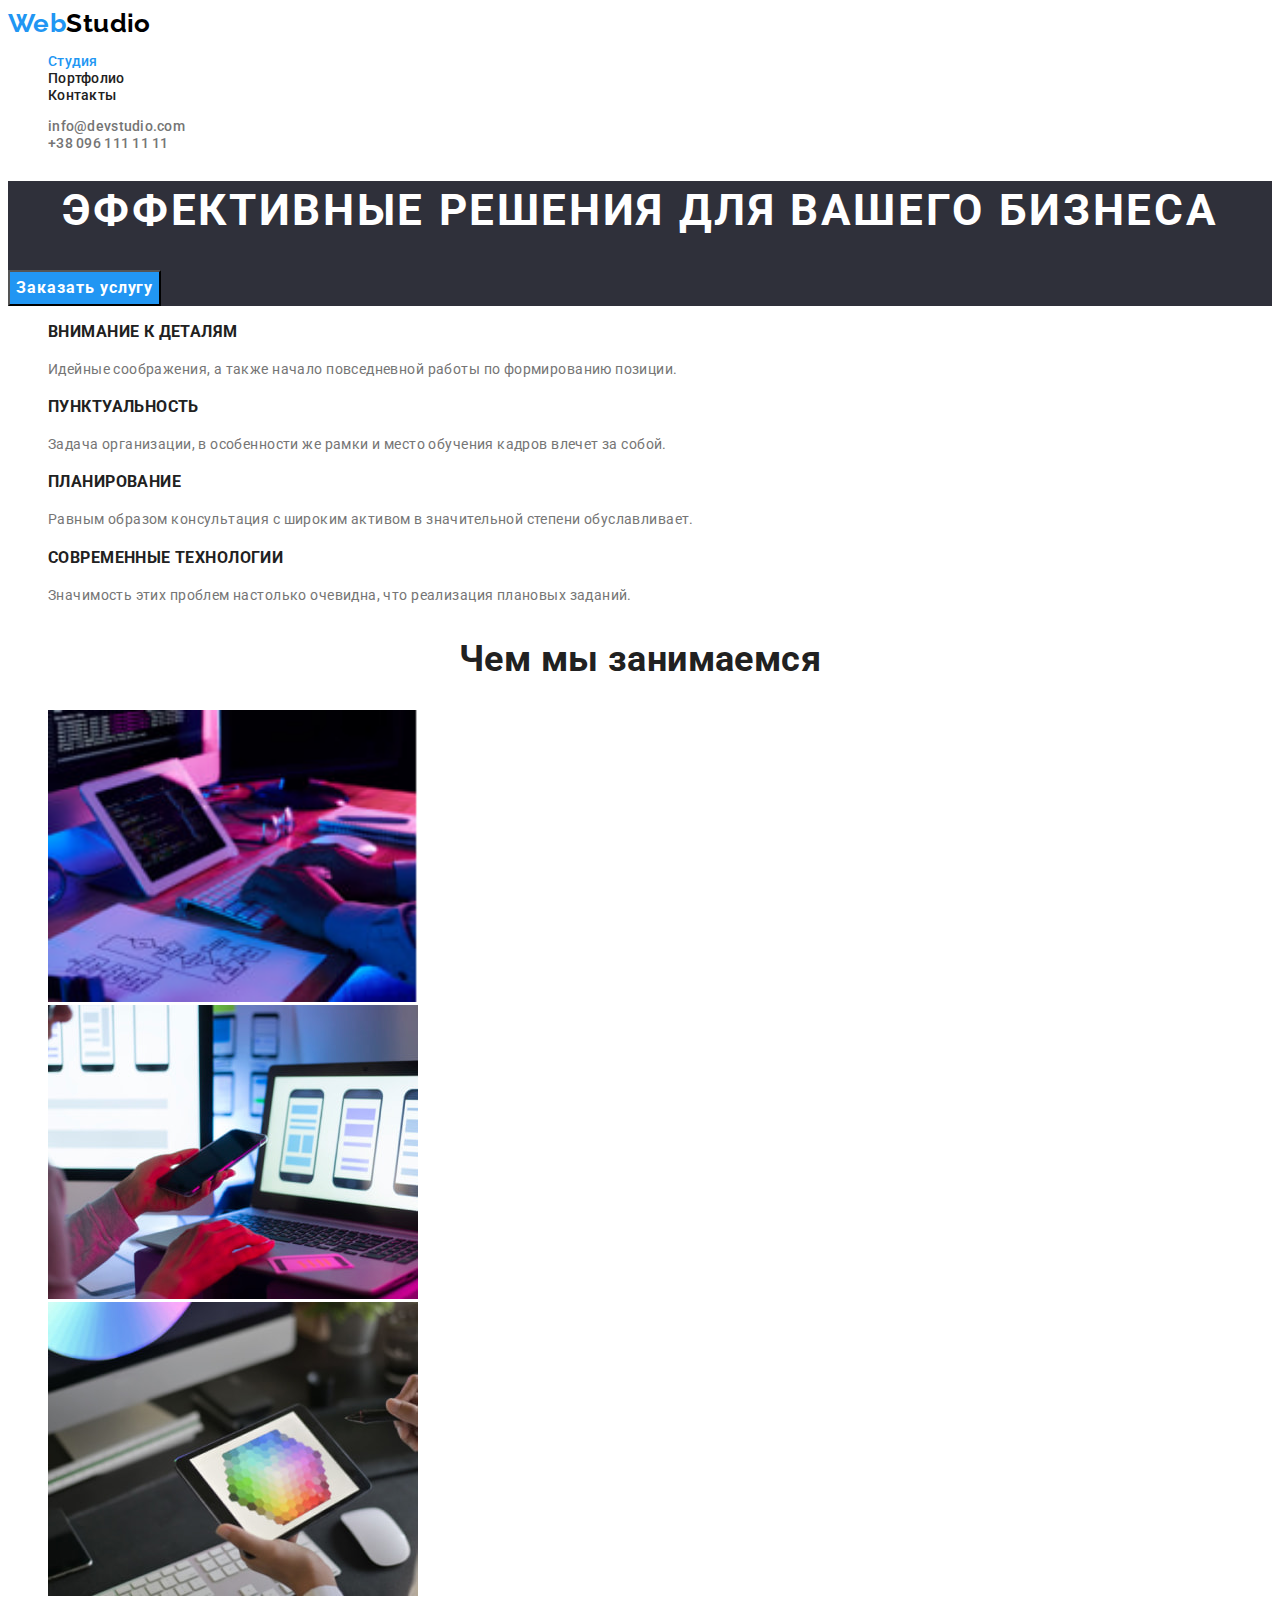
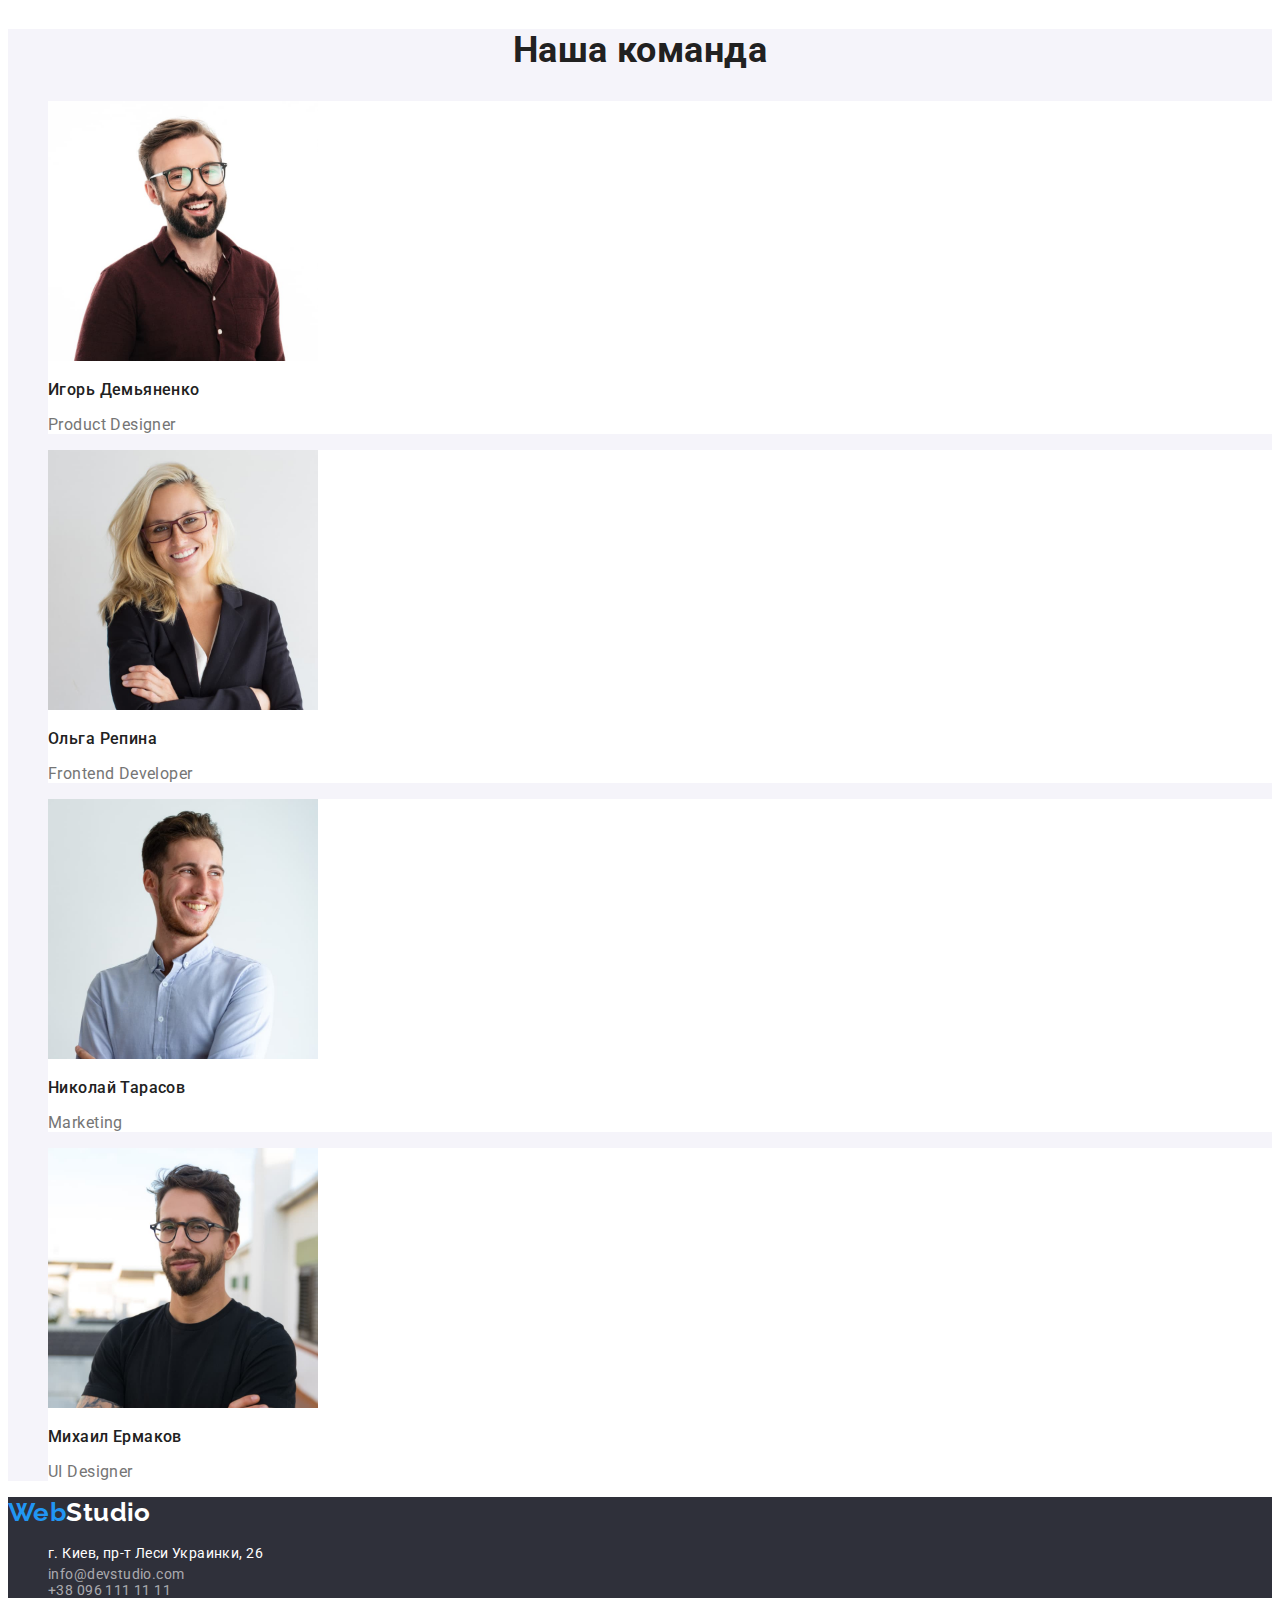
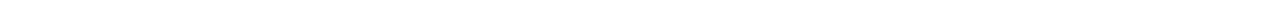
==== index.html @ 53e7a14e "добавляет файлы репо2" ====
<!DOCTYPE html>
<html lang="ru">

<head>
    <meta charset="UTF-8">
    <meta http-equiv="X-UA-Compatible" content="IE=edge">
    <meta name="viewport" content="width=device-width, initial-scale=1.0">
    <title>Студия</title>
    <link href="https://fonts.googleapis.com/css2?family=Raleway:wght@700&family=Roboto:wght@400;500;700;900&display=swap"
        rel="stylesheet">
    <link rel="stylesheet" href="./css/styles.css">
</head>

<body>
    <header class="page-header">
        <nav>
            <a href="./index.html" lang="en" class="logo"><span class="blue-text">Web</span>Studio</a>
            <ul class="site-nav list">
                <li><a href="./index.html" class="site-nav-link current">Студия</a></li>
                <li><a href="./portfolio.html" class="site-nav-link">Портфолио</a></li>
                <li><a href="#Contacts" class="site-nav-link">Контакты</a></li>
            </ul>
        </nav>
        <ul class="contacts list">
            <li><a href="mailto:info@devstudio.com" class="contacts-link">info@devstudio.com</a></li>
            <li><a href="tel:+380961111111" class="contacts-link">+38 096 111 11 11</a></li>
        </ul>
    </header>
    <main>
        <!--шапка-->
        <section class="hero">
            <h1 class="hero-title">Эффективные решения для вашего бизнеса</h1>
            <button type="button" class="primary-button">Заказать услугу</button>
        </section>
        <!--особенности-->
        <section class="section">
            <ul class="list">
                <li>
                    <h3 class="feature-title">Внимание к деталям</h3>
                    <p class="feature-text">Идейные соображения, а также начало повседневной работы по формированию позиции.</p>
                </li>
                <li>
                    <h3 class="feature-title">Пунктуальность</h3>
                    <p class="feature-text">Задача организации, в особенности же рамки и место обучения кадров влечет за собой.</p>
                </li>
                <li>
                    <h3 class="feature-title">Планирование</h3>
                    <p class="feature-text">Равным образом консультация с широким активом в значительной степени обуславливает.</p>
                </li>
                <li>
                    <h3 class="feature-title">Современные технологии</h3>
                    <p class="feature-text">Значимость этих проблем настолько очевидна, что реализация плановых заданий.</p>
                </li>
            </ul>

        </section>
        <!--чем мы занимаемся-->
        <section class="section">
            <h2 class="section-title">Чем мы занимаемся</h2>
            <ul class="list">
                <li><img src="./images/box1.jpg" alt="разработка десктопных приложений" width="370"></li>
                <li><img src="./images/box2.jpg" alt="разработка мобильных приложений" width="370"></li>
                <li><img src="./images/box3.jpg" alt="дизайнерские решения" width="370"></li>
            </ul>
        </section>
        <!--наша команда-->
        <section class="section team">
            <h2 class="section-title">Наша команда</h2>
            <ul class="list">
                <li class="member-card">
                    <img src="./images/igor-demyanenko.jpg" alt="фото Игоря Демьяненко" width="270">
                    <h3 class="member-name">Игорь Демьяненко</h3>
                    <p lang="en" class="member-profession">Product Designer</p>
                </li>
                <li class="member-card">
                    <img src="./images/olha-repina.jpg" alt="фото Ольги Репиной" width="270">
                    <h3 class="member-name">Ольга Репина</h3>
                    <p lang="en" class="member-profession">Frontend Developer</p>
                </li>
                <li class="member-card">
                    <img src="./images/nikolay-tarasov.jpg" alt="фото Николая Тарасова" width="270">
                    <h3 class="member-name">Николай Тарасов</h3>
                    <p lang="en" class="member-profession">Marketing</p>
                </li>
                <li class="member-card">
                    <img src="./images/mihail-ermakov.jpg" alt="фото Михаила Ермакова" width="270">
                    <h3 class="member-name">Михаил Ермаков</h3>
                    <p lang="en" class="member-profession">UI Designer</p>
                </li>
            </ul>
        </section>

    </main>
    <footer class="footer">
        <!--контакты-->
        <a href="./index.html" lang="en" class="logo"><span class="blue-text">Web</span>Studio</a>

        <address id="Contacts">
            <ul class="address list">
                <li><a href="https://goo.gl/maps/b3q8vhkXb4Vkdcpe6" class="address-link">г. Киев, пр-т Леси Украинки, 26</a></li>
                <li><a href="mailto:info@devstudio.com" class="footer-link">info@devstudio.com</a></li>
                <li><a href="tel:+380961111111" class="footer-link">+38 096 111 11 11</a></li>
            </ul>
        </address>
    </footer>

</body>

</html>
---- css/styles.css ----
:root {
  --primary-text-color: #757575;
  --title-text-color: #212121;
  --black-text-color: #000000;
  --white-text-color: #ffffff;
  --contacts-footer-color: rgba(255, 255, 255, 0.6);
  --accent-color: #2196f3;
  --primary-bg-color: #ffffff;
  --secondary-bg-color: #f5f4fa;
  --footer-hero-bg-color: #2f303a;
  --focus-hover-color: #188ce8;
}

body {
  background-color: var(--primary-bg-color);
  color: var(--primary-text-color);
  font-size: 14px;
  font-weight: 400;
  font-family: Roboto, Arial, sans-serif;
  letter-spacing: 0.03em;
}

.list {
  list-style: none;
}

.link {
  text-decoration: none;
}

/* logo */
.logo {
  color: var(--black-text-color);

  font-family: Raleway, sans-serif;
  font-weight: 700;
  font-size: 26px;
  line-height: 1.19;
  text-decoration: none;
}

.logo:focus,
.logo:hover {
  color: var(--accent-color);
}
.blue-text {
  color: var(--accent-color);
}

/* site-nav */
.site-nav-link {
  color: var(--title-text-color);

  text-decoration: none;
  font-weight: 500;
  line-height: 1.14;
  letter-spacing: 0.02em;
}

.site-nav-link:hover,
.site-nav-link:focus {
  color: var(--accent-color);
}

.site-nav .current {
  color: var(--accent-color);
}

/* contacts */
.contacts-link {
  color: var(--primary-text-color);

  text-decoration: none;
  font-weight: 500;
  line-height: 1.14;
  letter-spacing: 0.02em;
}

.contacts-link:hover,
.contacts-link:focus {
  color: var(--accent-color);
}

/* hero */
.hero {
  background-color: var(--footer-hero-bg-color);
}
.hero-title {
  color: var(--white-text-color);

  font-size: 44px;
  line-height: 1.36;
  text-align: center;
  letter-spacing: 0.06em;
  text-transform: uppercase;
}

/* button */
.primary-button {
  color: var(--white-text-color);
  background-color: var(--accent-color);

  font-family: inherit;
  font-weight: 700;
  font-size: 16px;
  line-height: 1.87;
  letter-spacing: 0.06em;
}

.primary-button:hover,
.primary-button:focus {
  background-color: var(--focus-hover-color);
}

.secondary-button {
  color: var(--title-text-color);
  background-color: var(--secondary-bg-color);

  font-family: inherit;
  font-weight: 500;
  font-size: 16px;
  line-height: 1.62;
  letter-spacing: inherit;
}

.secondary-button:hover,
.secondary-button:focus {
  color: var(--white-text-color);
  background-color: var(--accent-color);
}

/* sections */
.section-title-hidden {
  display: none;
}

.feature-title {
  color: var(--title-text-color);

  font-weight: 700;
  line-height: 1.14;
  text-transform: uppercase;
}

.feature-text {
  line-height: 1.71;
}

.section-title {
  color: var(--title-text-color);
  font-weight: 700;
  font-size: 36px;
  line-height: 1.17;
  text-align: center;
}

/* team */
.team {
  background-color: var(--secondary-bg-color);
}

.member-card {
  background-color: var(--primary-bg-color);
}
.member-name {
  color: var(--title-text-color);
  font-weight: 500;
  font-size: 16px;
  line-height: 1.19;
}

.member-profession {
  font-size: 16px;
  line-height: 1.19;
}

/* portfolio */

.portfolio .portfolio-title {
  color: var(--title-text-color);

  font-weight: 700;
  font-size: 18px;
  line-height: 2;
  letter-spacing: 0.06em;
}

.portfolio .portfolio-text {
  color: var(--primary-text-color);
  font-size: 16px;
  line-height: 1.87;
}

/* .portfolio:hover,
.portfolio:focus {
  background-color: var(--accent-color);
} */

/* footer */
.footer {
  background-color: var(--footer-hero-bg-color);
}

.footer .logo {
  color: var(--white-text-color);
}

.footer .logo:focus,
.footer .logo:hover {
  color: var(--accent-color);
}

.address-link {
  font-style: normal;
  text-decoration: none;
  line-height: 1.71;
  color: var(--white-text-color);
}

.address-link:hover,
.address-link:focus,
.footer-link:hover,
.footer-link:focus {
  color: var(--accent-color);
}

.footer-link {
  font-style: normal;
  text-decoration: none;
  color: var(--contacts-footer-color);
}
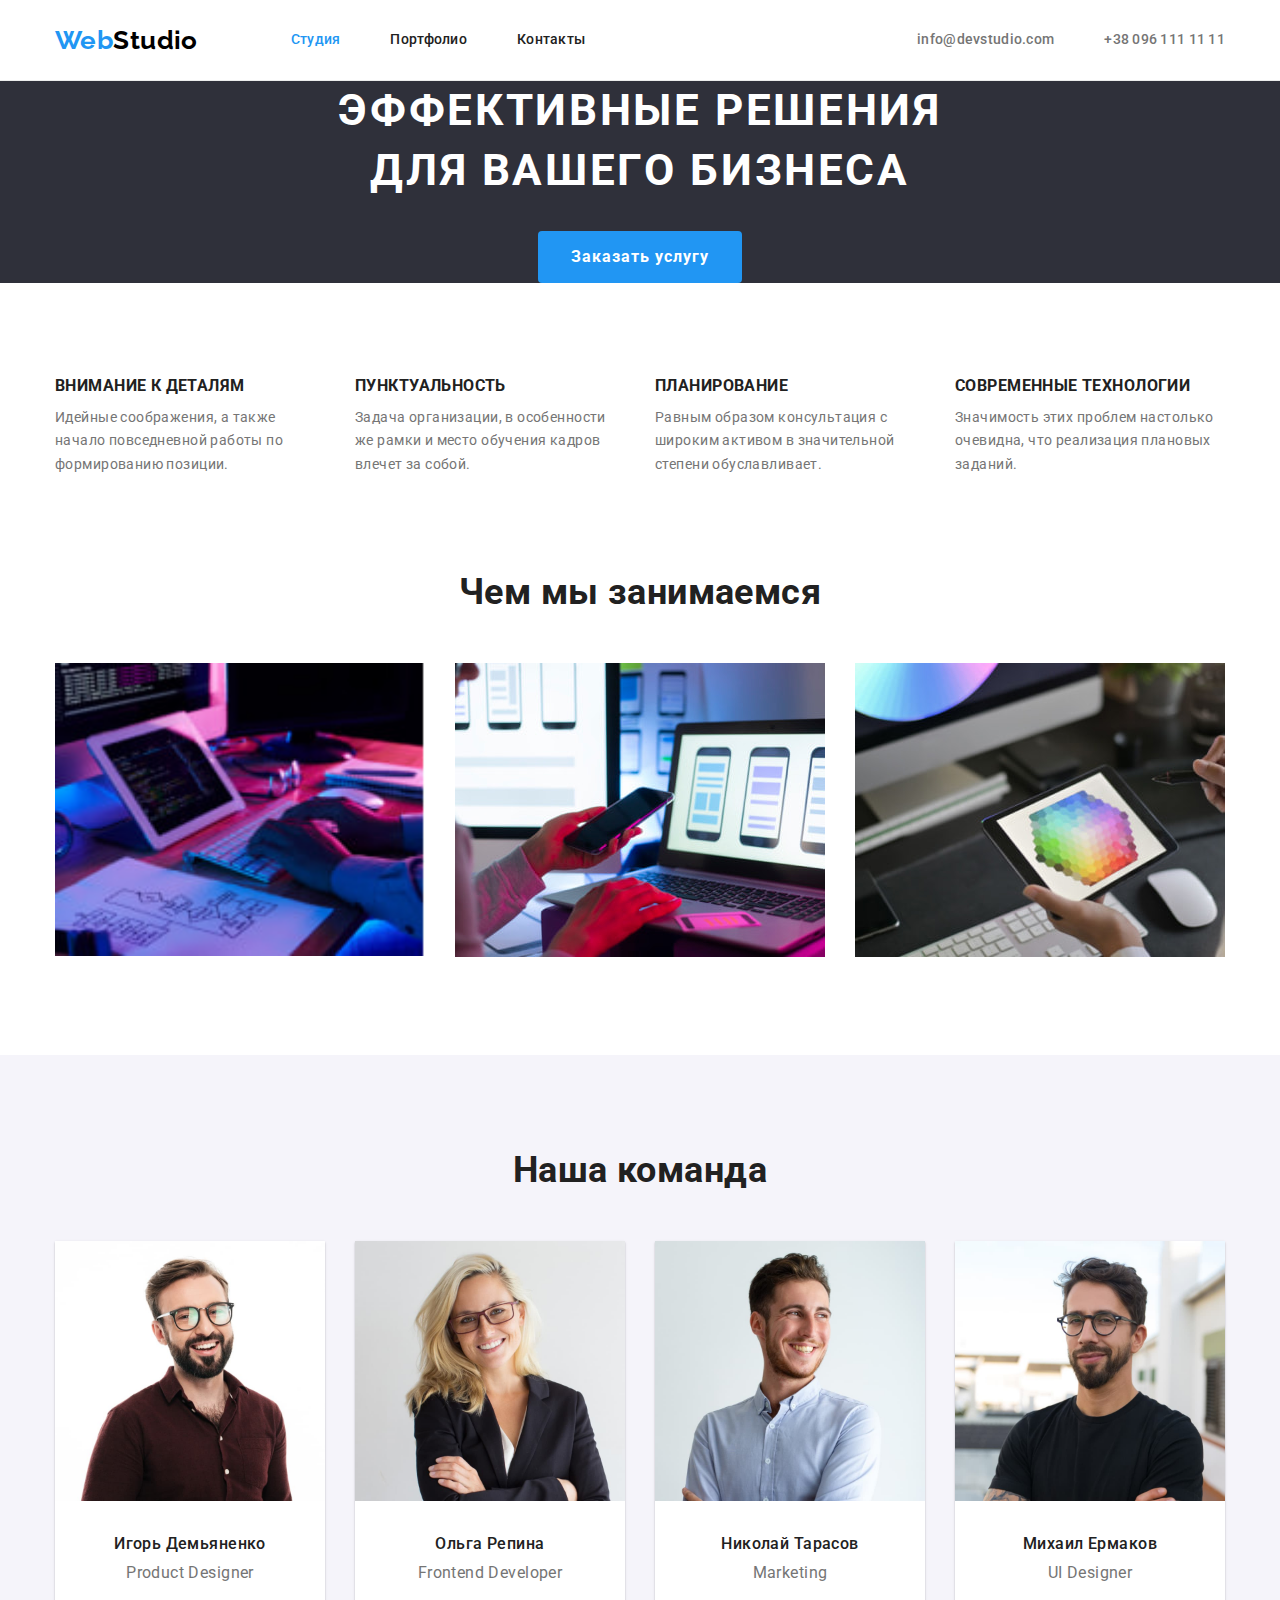
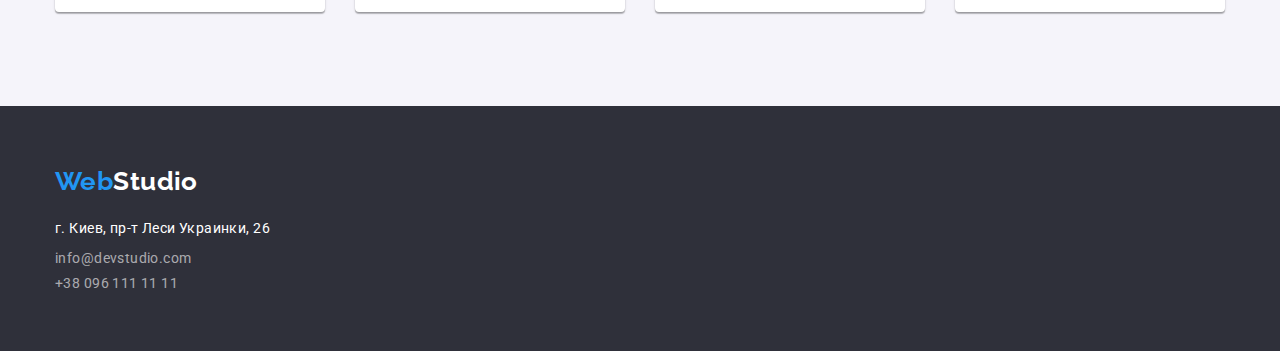
==== commit d100275e: "добавляет геометрию и флексы" ====
--- a/index.html
+++ b/index.html
@@ -8,102 +8,127 @@
     <title>Студия</title>
     <link href="https://fonts.googleapis.com/css2?family=Raleway:wght@700&family=Roboto:wght@400;500;700;900&display=swap"
         rel="stylesheet">
+    <link rel="stylesheet" href="https://cdnjs.cloudflare.com/ajax/libs/modern-normalize/1.1.0/modern-normalize.min.css">
     <link rel="stylesheet" href="./css/styles.css">
 </head>
 
 <body>
     <header class="page-header">
-        <nav>
-            <a href="./index.html" lang="en" class="logo"><span class="blue-text">Web</span>Studio</a>
-            <ul class="site-nav list">
-                <li><a href="./index.html" class="site-nav-link current">Студия</a></li>
-                <li><a href="./portfolio.html" class="site-nav-link">Портфолио</a></li>
-                <li><a href="#Contacts" class="site-nav-link">Контакты</a></li>
+        <div class="container">
+            <nav class="page-header-nav">
+                <div class="nav-logo">
+                    <a href="./index.html" lang="en" class="logo"><span class="blue-text">Web</span>Studio</a>
+                </div>
+                <ul class="site-nav list">
+                    <li class="site-nav-item"><a href="./index.html" class="site-nav-link current">Студия</a></li>
+                    <li class="site-nav-item"><a href="./portfolio.html" class="site-nav-link">Портфолио</a></li>
+                    <li class="site-nav-item"><a href="#Contacts" class="site-nav-link">Контакты</a></li>
+                </ul>
+            </nav>
+            <ul class="contacts list">
+                <li class="contacts-item"><a href="mailto:info@devstudio.com" class="contacts-link">info@devstudio.com</a></li>
+                <li class="contacts-item"><a href="tel:+380961111111" class="contacts-link">+38 096 111 11 11</a></li>
             </ul>
-        </nav>
-        <ul class="contacts list">
-            <li><a href="mailto:info@devstudio.com" class="contacts-link">info@devstudio.com</a></li>
-            <li><a href="tel:+380961111111" class="contacts-link">+38 096 111 11 11</a></li>
-        </ul>
+        </div>
+                                   
     </header>
-    <main>
+    
+        
+        <main>
         <!--шапка-->
         <section class="hero">
-            <h1 class="hero-title">Эффективные решения для вашего бизнеса</h1>
-            <button type="button" class="primary-button">Заказать услугу</button>
+            <div class="container">
+                <h1 class="hero-title">Эффективные решения для вашего бизнеса</h1>
+                <button type="button" class="primary-button">Заказать услугу</button>
+            </div>            
         </section>
         <!--особенности-->
         <section class="section">
-            <ul class="list">
-                <li>
-                    <h3 class="feature-title">Внимание к деталям</h3>
-                    <p class="feature-text">Идейные соображения, а также начало повседневной работы по формированию позиции.</p>
-                </li>
-                <li>
-                    <h3 class="feature-title">Пунктуальность</h3>
-                    <p class="feature-text">Задача организации, в особенности же рамки и место обучения кадров влечет за собой.</p>
-                </li>
-                <li>
-                    <h3 class="feature-title">Планирование</h3>
-                    <p class="feature-text">Равным образом консультация с широким активом в значительной степени обуславливает.</p>
-                </li>
-                <li>
-                    <h3 class="feature-title">Современные технологии</h3>
-                    <p class="feature-text">Значимость этих проблем настолько очевидна, что реализация плановых заданий.</p>
-                </li>
-            </ul>
+            <div class="container">
+                <ul class="feature-list list">
+                    <li class="feature-list-item">
+                        <h3 class="feature-title">Внимание к деталям</h3>
+                        <p class="feature-text">Идейные соображения, а также начало повседневной работы по формированию позиции.</p>
+                    </li>
+                    <li class="feature-list-item">
+                        <h3 class="feature-title">Пунктуальность</h3>
+                        <p class="feature-text">Задача организации, в особенности же рамки и место обучения кадров влечет за собой.
+                        </p>
+                    </li>
+                    <li class="feature-list-item">
+                        <h3 class="feature-title">Планирование</h3>
+                        <p class="feature-text">Равным образом консультация с широким активом в значительной степени обуславливает.
+                        </p>
+                    </li>
+                    <li class="feature-list-item">
+                        <h3 class="feature-title">Современные технологии</h3>
+                        <p class="feature-text">Значимость этих проблем настолько очевидна, что реализация плановых заданий.</p>
+                    </li>
+                </ul>
+            </div>           
 
         </section>
         <!--чем мы занимаемся-->
-        <section class="section">
-            <h2 class="section-title">Чем мы занимаемся</h2>
-            <ul class="list">
-                <li><img src="./images/box1.jpg" alt="разработка десктопных приложений" width="370"></li>
-                <li><img src="./images/box2.jpg" alt="разработка мобильных приложений" width="370"></li>
-                <li><img src="./images/box3.jpg" alt="дизайнерские решения" width="370"></li>
-            </ul>
+        <section class="section work">
+            <div class="container">
+                <h2 class="section-title">Чем мы занимаемся</h2>
+                <ul class="work-list list">
+                    <li class="work-list-item"><img src="./images/box1.jpg" alt="разработка десктопных приложений" width="370"></li>
+                    <li class="work-list-item"><img src="./images/box2.jpg" alt="разработка мобильных приложений" width="370"></li>
+                    <li class="work-list-item"><img src="./images/box3.jpg" alt="дизайнерские решения" width="370"></li>
+                </ul>
+            </div>
         </section>
         <!--наша команда-->
         <section class="section team">
-            <h2 class="section-title">Наша команда</h2>
-            <ul class="list">
-                <li class="member-card">
-                    <img src="./images/igor-demyanenko.jpg" alt="фото Игоря Демьяненко" width="270">
-                    <h3 class="member-name">Игорь Демьяненко</h3>
-                    <p lang="en" class="member-profession">Product Designer</p>
-                </li>
-                <li class="member-card">
-                    <img src="./images/olha-repina.jpg" alt="фото Ольги Репиной" width="270">
-                    <h3 class="member-name">Ольга Репина</h3>
-                    <p lang="en" class="member-profession">Frontend Developer</p>
-                </li>
-                <li class="member-card">
-                    <img src="./images/nikolay-tarasov.jpg" alt="фото Николая Тарасова" width="270">
-                    <h3 class="member-name">Николай Тарасов</h3>
-                    <p lang="en" class="member-profession">Marketing</p>
-                </li>
-                <li class="member-card">
-                    <img src="./images/mihail-ermakov.jpg" alt="фото Михаила Ермакова" width="270">
-                    <h3 class="member-name">Михаил Ермаков</h3>
-                    <p lang="en" class="member-profession">UI Designer</p>
-                </li>
-            </ul>
+            <div class="container">
+                <h2 class="section-title">Наша команда</h2>
+                <ul class="team-list list">
+                    <li class="member-card">
+                        <img src="./images/igor-demyanenko.jpg" alt="фото Игоря Демьяненко" width="270">
+                        <h3 class="member-name">Игорь Демьяненко</h3>
+                        <p lang="en" class="member-profession">Product Designer</p>
+                    </li>
+                    <li class="member-card">
+                        <img src="./images/olha-repina.jpg" alt="фото Ольги Репиной" width="270">
+                        <h3 class="member-name">Ольга Репина</h3>
+                        <p lang="en" class="member-profession">Frontend Developer</p>
+                    </li>
+                    <li class="member-card">
+                        <img src="./images/nikolay-tarasov.jpg" alt="фото Николая Тарасова" width="270">
+                        <h3 class="member-name">Николай Тарасов</h3>
+                        <p lang="en" class="member-profession">Marketing</p>
+                    </li>
+                    <li class="member-card">
+                        <img src="./images/mihail-ermakov.jpg" alt="фото Михаила Ермакова" width="270">
+                        <h3 class="member-name">Михаил Ермаков</h3>
+                        <p lang="en" class="member-profession">UI Designer</p>
+                    </li>
+                </ul>
+            </div>
+            
         </section>
 
-    </main>
-    <footer class="footer">
-        <!--контакты-->
-        <a href="./index.html" lang="en" class="logo"><span class="blue-text">Web</span>Studio</a>
+        </main>
+        <footer class="footer">
+            <div class="container">
+                <!--контакты-->
+                <div class="footer-logo">
+                    <a href="./index.html" lang="en" class="logo"><span class="blue-text">Web</span>Studio</a>
+                </div>
+                <address id="Contacts">
+                    <ul class="address list">
+                        <li class="address-list-item"><a href="https://goo.gl/maps/b3q8vhkXb4Vkdcpe6" class="address-link">г. Киев, пр-т Леси Украинки, 26</a></li>
+                        <li class="address-list-item"><a href="mailto:info@devstudio.com" class="footer-link">info@devstudio.com</a></li>
+                        <li class="address-list-item"><a href="tel:+380961111111" class="footer-link">+38 096 111 11 11</a></li>
+                    </ul>
+                </address>
+            </div>
+            
+        </footer>
 
-        <address id="Contacts">
-            <ul class="address list">
-                <li><a href="https://goo.gl/maps/b3q8vhkXb4Vkdcpe6" class="address-link">г. Киев, пр-т Леси Украинки, 26</a></li>
-                <li><a href="mailto:info@devstudio.com" class="footer-link">info@devstudio.com</a></li>
-                <li><a href="tel:+380961111111" class="footer-link">+38 096 111 11 11</a></li>
-            </ul>
-        </address>
-    </footer>
-
+    
+        
 </body>
 
 </html>--- a/css/styles.css
+++ b/css/styles.css
@@ -1,3 +1,13 @@
+html {
+  box-sizing: border-box;
+}
+
+*,
+*::before,
+*::after {
+  box-sizing: inherit;
+}
+
 :root {
   --primary-text-color: #757575;
   --title-text-color: #212121;
@@ -12,6 +22,7 @@
 }
 
 body {
+  margin: 0;
   background-color: var(--primary-bg-color);
   color: var(--primary-text-color);
   font-size: 14px;
@@ -20,6 +31,17 @@
   letter-spacing: 0.03em;
 }
 
+h1,
+h2,
+h3,
+h4,
+h5,
+h6,
+ul,
+p {
+  margin: 0;
+  padding: 0;
+}
 .list {
   list-style: none;
 }
@@ -28,8 +50,40 @@
   text-decoration: none;
 }
 
+.container {
+  width: 1200px;
+  padding-left: 15px;
+  padding-right: 15px;
+  margin-left: auto;
+  margin-right: auto;
+  /* outline: 2px solid red; */
+}
+
+.page-header {
+  border-bottom: 1px solid #ececec;
+}
+
+.page-header .container {
+  display: flex;
+
+  /* outline: 2px solid teal; */
+}
+.page-header-nav,
+.site-nav.list,
+.contacts.list {
+  display: flex;
+  align-items: center;
+}
+
 /* logo */
+.nav-logo {
+  margin-right: 93px;
+}
+
 .logo {
+  /* background-color: yellow;
+  outline: 1px solid var(--black-text-color); */
+
   color: var(--black-text-color);
 
   font-family: Raleway, sans-serif;
@@ -48,7 +102,21 @@
 }
 
 /* site-nav */
+
+/* .site-nav .site-nav-link {
+  background-color: yellow;
+  outline: 1px solid var(--black-text-color);
+  margin-right: 50px;
+} */
+
 .site-nav-link {
+  display: block;
+  padding-top: 32px;
+  padding-bottom: 32px;
+
+  /* background-color: yellow;
+  outline: 1px solid var(--black-text-color); */
+
   color: var(--title-text-color);
 
   text-decoration: none;
@@ -57,6 +125,10 @@
   letter-spacing: 0.02em;
 }
 
+.site-nav .site-nav-item:not(:last-child) {
+  margin-right: 50px;
+}
+
 .site-nav-link:hover,
 .site-nav-link:focus {
   color: var(--accent-color);
@@ -68,6 +140,13 @@
 
 /* contacts */
 .contacts-link {
+  display: block;
+  padding-top: 32px;
+  padding-bottom: 32px;
+
+  /* background-color: yellow;
+  outline: 1px solid var(--black-text-color); */
+
   color: var(--primary-text-color);
 
   text-decoration: none;
@@ -76,6 +155,21 @@
   letter-spacing: 0.02em;
 }
 
+.contacts.list {
+  margin-left: auto;
+}
+
+.contacts-item {
+  margin-right: 50px;
+}
+.contacts .contacts-item:last-child {
+  margin-right: 0;
+}
+
+/* альтернатива */
+/* .contacts .contacts-item:not(:last-child){
+  margin-right: 50px; */
+
 .contacts-link:hover,
 .contacts-link:focus {
   color: var(--accent-color);
@@ -84,19 +178,31 @@
 /* hero */
 .hero {
   background-color: var(--footer-hero-bg-color);
+  text-align: center;
 }
 .hero-title {
+  width: 696px;
+  height: 120px;
+  margin: auto;
+  margin-bottom: 30px;
+
   color: var(--white-text-color);
 
   font-size: 44px;
   line-height: 1.36;
-  text-align: center;
   letter-spacing: 0.06em;
   text-transform: uppercase;
 }
 
 /* button */
 .primary-button {
+  display: inline-block;
+  min-width: 200px;
+  /* height: 50px; */
+  border-radius: 4px;
+  border: 1px solid transparent;
+  padding: 10px 32px;
+
   color: var(--white-text-color);
   background-color: var(--accent-color);
 
@@ -113,6 +219,11 @@
 }
 
 .secondary-button {
+  display: inline-block;
+  border-radius: 4px;
+  border: 1px solid transparent;
+  padding: 6px 22px;
+
   color: var(--title-text-color);
   background-color: var(--secondary-bg-color);
 
@@ -134,7 +245,32 @@
   display: none;
 }
 
+.section {
+  padding-top: 94px;
+  padding-bottom: 94px;
+}
+
+/* features */
+
+.feature-list {
+  display: flex;
+
+  /* outline:2px solid teal; */
+}
+
+.feature-list-item {
+  width: 270px;
+
+  /* background-color: yellow;
+  outline: 1px solid var(--black-text-color); */
+}
+
+.feature-list .feature-list-item:not(:last-child) {
+  margin-right: 30px;
+}
+
 .feature-title {
+  margin-bottom: 10px;
   color: var(--title-text-color);
 
   font-weight: 700;
@@ -146,7 +282,22 @@
   line-height: 1.71;
 }
 
+/* works */
+
+.work-list {
+  display: flex;
+}
+
+.work-list .work-list-item:not(:last-child) {
+  margin-right: 30px;
+}
+
+.work .section-title {
+  margin-top: -94px;
+}
 .section-title {
+  margin-bottom: 50px;
+
   color: var(--title-text-color);
   font-weight: 700;
   font-size: 36px;
@@ -159,10 +310,24 @@
   background-color: var(--secondary-bg-color);
 }
 
+.team-list {
+  display: flex;
+}
+
+.team-list .member-card:not(:last-child) {
+  margin-right: 30px;
+}
 .member-card {
   background-color: var(--primary-bg-color);
+  box-shadow: 0px 1px 3px rgba(0, 0, 0, 0.12), 0px 1px 1px rgba(0, 0, 0, 0.14),
+    0px 2px 1px rgba(0, 0, 0, 0.2);
+  border-radius: 0px 0px 4px 4px;
+  text-align: center;
 }
 .member-name {
+  margin-top: 30px;
+  margin-bottom: 10px;
+
   color: var(--title-text-color);
   font-weight: 500;
   font-size: 16px;
@@ -170,13 +335,71 @@
 }
 
 .member-profession {
+  margin-bottom: 30px;
+
   font-size: 16px;
   line-height: 1.19;
 }
 
+/* filters */
+.filter-list {
+  display: flex;
+  justify-content: center;
+  margin-bottom: 50px;
+}
+
+.filter-list .filter-list-item:not(:last-child) {
+  margin-right: 8px;
+}
+
 /* portfolio */
 
+.portfolio {
+  display: flex;
+  flex-wrap: wrap;
+}
+
+.portfolio-list-item {
+  width: 370px;
+  margin-right: 30px;
+  margin-bottom: 30px;
+}
+
+/* альтернатива */
+
+/* .portfolio .portfolio-list-item {
+  width: 33.3333%;
+  margin-right: 30px;
+  margin-bottom: 30px;
+  flex-basis: calc((100% - 30px * 2) / 3);
+} */
+
+.portfolio-list-item:nth-child(3n) {
+  margin-right: 0;
+}
+
+.portfolio-list-item:nth-last-child(-n + 3) {
+  margin-bottom: 0;
+}
+
+.portfolio-list-item-img {
+  display: block;
+}
+
+.portfolio-list-item-sign {
+  border-right: 1px solid #eeeeee;
+  border-left: 1px solid #eeeeee;
+  border-bottom: 1px solid #eeeeee;
+  padding-top: 20px;
+  padding-bottom: 20px;
+  padding-left: 24px;
+}
+
+.portfolio-image {
+  display: block;
+}
 .portfolio .portfolio-title {
+  margin-bottom: 4px;
   color: var(--title-text-color);
 
   font-weight: 700;
@@ -199,6 +422,8 @@
 /* footer */
 .footer {
   background-color: var(--footer-hero-bg-color);
+  padding-top: 60px;
+  padding-bottom: 60px;
 }
 
 .footer .logo {
@@ -208,6 +433,10 @@
 .footer .logo:focus,
 .footer .logo:hover {
   color: var(--accent-color);
+}
+
+.footer-logo {
+  margin-bottom: 20px;
 }
 
 .address-link {
@@ -224,6 +453,9 @@
   color: var(--accent-color);
 }
 
+.address .address-list-item:not(:last-child) {
+  margin-bottom: 9px;
+}
 .footer-link {
   font-style: normal;
   text-decoration: none;
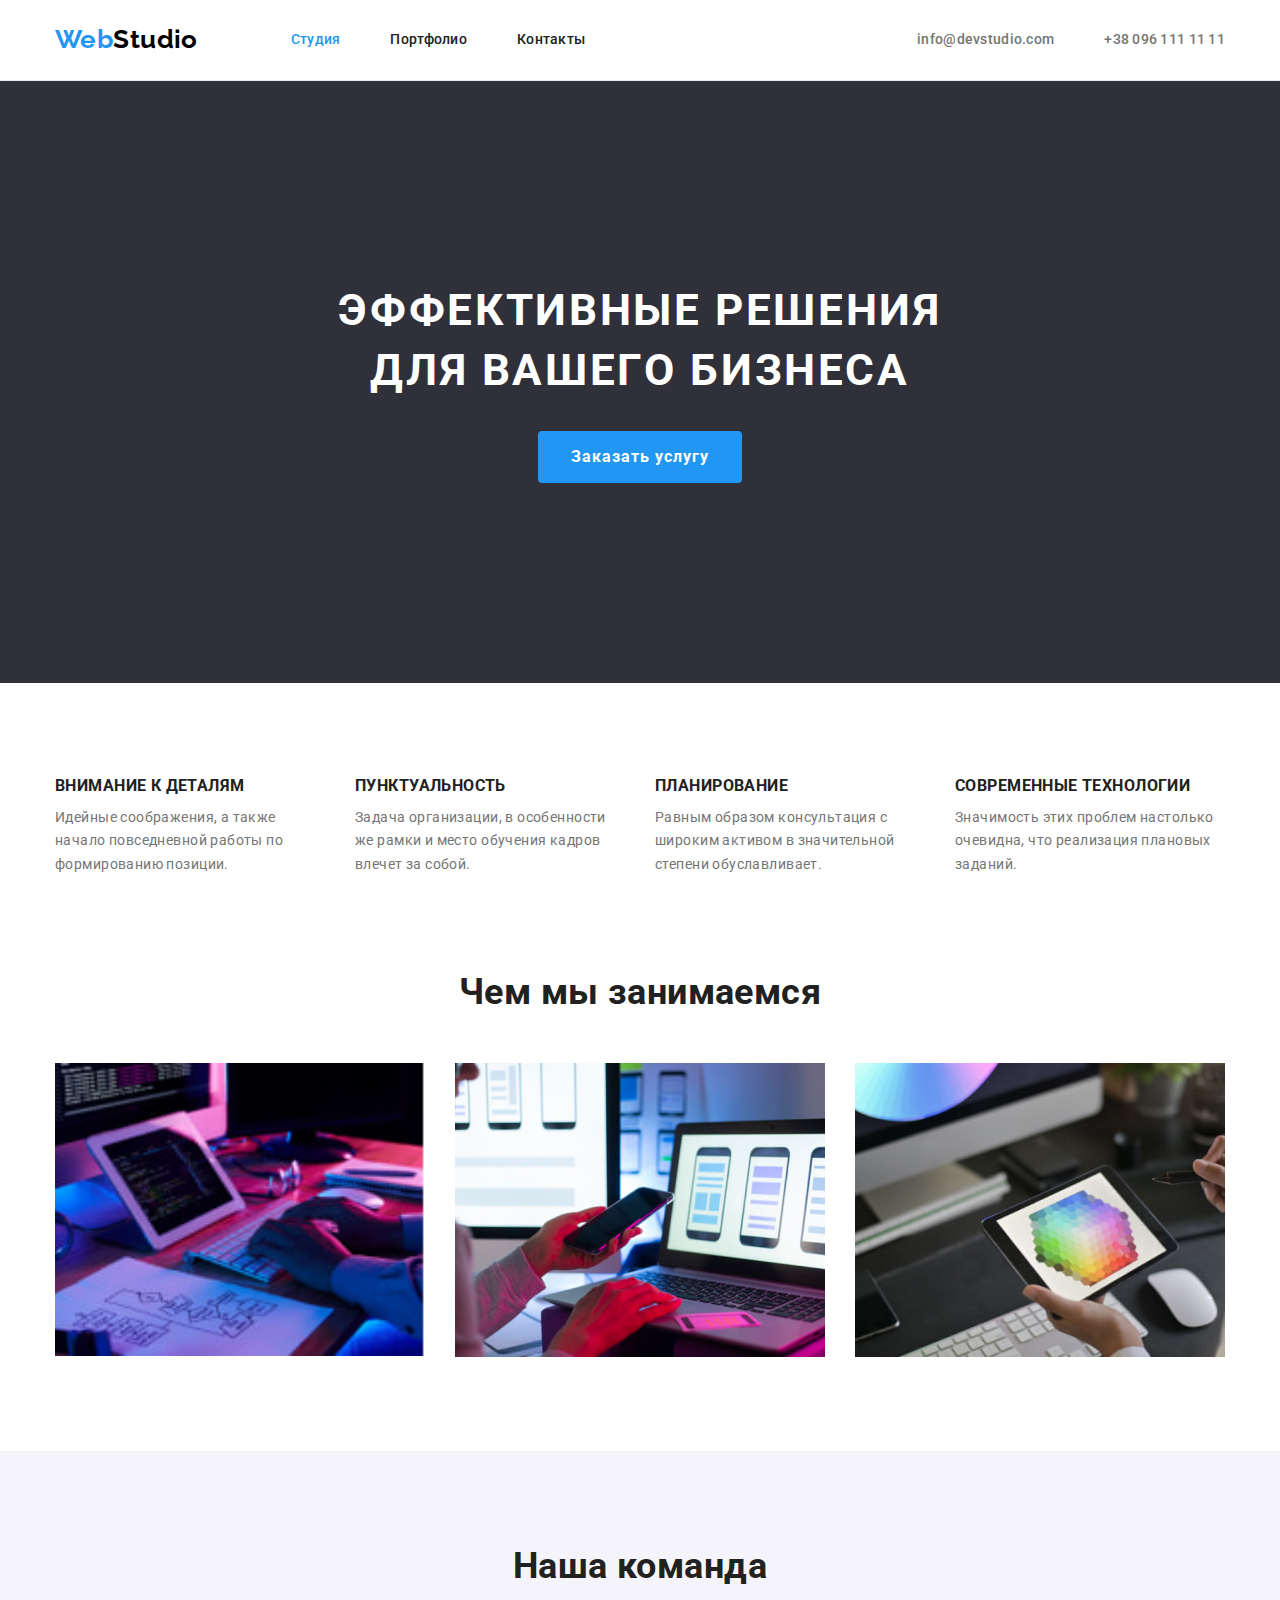
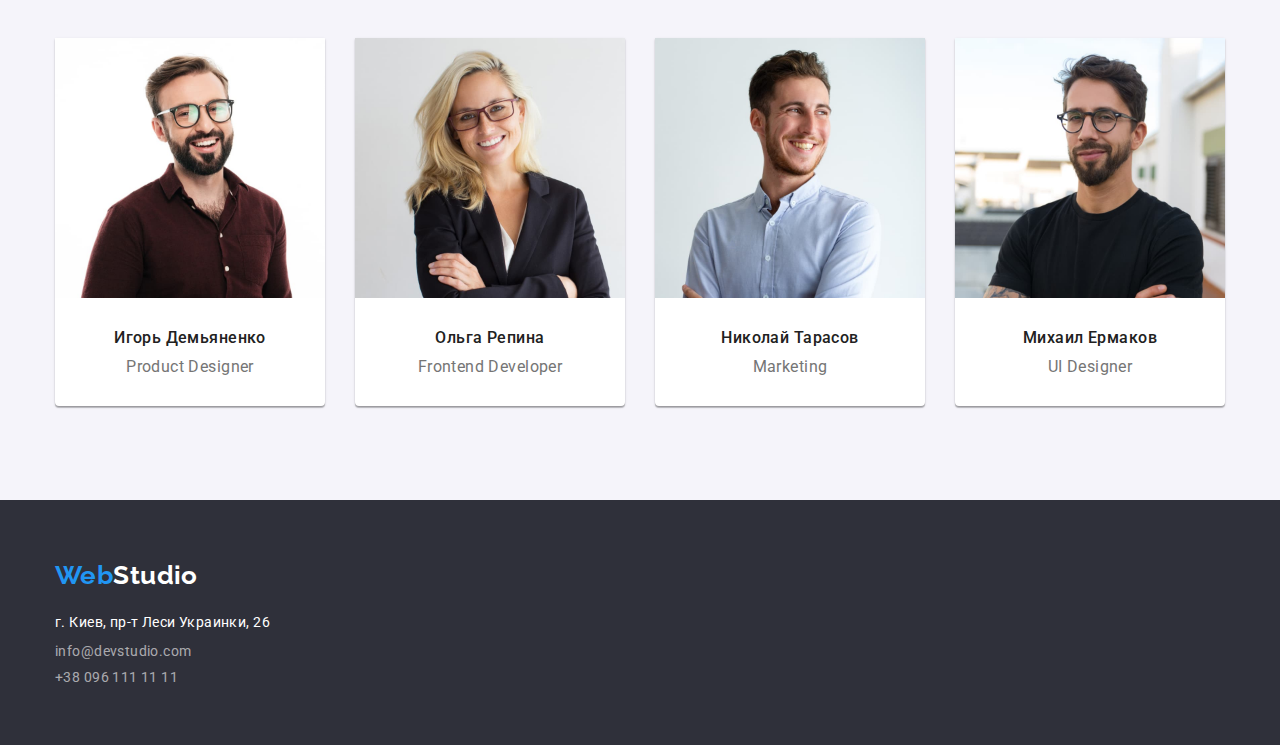
==== commit e6f9774d: "вносит правки" ====
--- a/index.html
+++ b/index.html
@@ -15,10 +15,10 @@
 <body>
     <header class="page-header">
         <div class="container">
+            <div class="nav-logo">
+                <a href="./index.html" lang="en" class="logo"><span class="blue-text">Web</span>Studio</a>
+            </div>
             <nav class="page-header-nav">
-                <div class="nav-logo">
-                    <a href="./index.html" lang="en" class="logo"><span class="blue-text">Web</span>Studio</a>
-                </div>
                 <ul class="site-nav list">
                     <li class="site-nav-item"><a href="./index.html" class="site-nav-link current">Студия</a></li>
                     <li class="site-nav-item"><a href="./portfolio.html" class="site-nav-link">Портфолио</a></li>
--- a/css/styles.css
+++ b/css/styles.css
@@ -19,6 +19,8 @@
   --secondary-bg-color: #f5f4fa;
   --footer-hero-bg-color: #2f303a;
   --focus-hover-color: #188ce8;
+  --primary-border-color: #eeeeee;
+  --secondary-border-color: #ececec;
 }
 
 body {
@@ -42,6 +44,11 @@
   margin: 0;
   padding: 0;
 }
+
+img {
+  display: block;
+}
+
 .list {
   list-style: none;
 }
@@ -56,18 +63,16 @@
   padding-right: 15px;
   margin-left: auto;
   margin-right: auto;
-  /* outline: 2px solid red; */
 }
 
 .page-header {
-  border-bottom: 1px solid #ececec;
+  border-bottom: 1px solid var(--secondary-border-color);
 }
 
 .page-header .container {
   display: flex;
-
-  /* outline: 2px solid teal; */
-}
+}
+
 .page-header-nav,
 .site-nav.list,
 .contacts.list {
@@ -78,12 +83,11 @@
 /* logo */
 .nav-logo {
   margin-right: 93px;
+  padding-top: 24px;
+  padding-bottom: 25px;
 }
 
 .logo {
-  /* background-color: yellow;
-  outline: 1px solid var(--black-text-color); */
-
   color: var(--black-text-color);
 
   font-family: Raleway, sans-serif;
@@ -103,19 +107,10 @@
 
 /* site-nav */
 
-/* .site-nav .site-nav-link {
-  background-color: yellow;
-  outline: 1px solid var(--black-text-color);
-  margin-right: 50px;
-} */
-
 .site-nav-link {
   display: block;
   padding-top: 32px;
   padding-bottom: 32px;
-
-  /* background-color: yellow;
-  outline: 1px solid var(--black-text-color); */
 
   color: var(--title-text-color);
 
@@ -144,9 +139,6 @@
   padding-top: 32px;
   padding-bottom: 32px;
 
-  /* background-color: yellow;
-  outline: 1px solid var(--black-text-color); */
-
   color: var(--primary-text-color);
 
   text-decoration: none;
@@ -179,6 +171,7 @@
 .hero {
   background-color: var(--footer-hero-bg-color);
   text-align: center;
+  padding: 200px 0;
 }
 .hero-title {
   width: 696px;
@@ -198,7 +191,6 @@
 .primary-button {
   display: inline-block;
   min-width: 200px;
-  /* height: 50px; */
   border-radius: 4px;
   border: 1px solid transparent;
   padding: 10px 32px;
@@ -238,11 +230,13 @@
 .secondary-button:focus {
   color: var(--white-text-color);
   background-color: var(--accent-color);
+  filter: drop-shadow(0px 4px 4px rgba(0, 0, 0, 0.25));
 }
 
 /* sections */
-.section-title-hidden {
-  display: none;
+.hidden {
+  visibility: hidden;
+  font-size: 0;
 }
 
 .section {
@@ -254,19 +248,11 @@
 
 .feature-list {
   display: flex;
-
-  /* outline:2px solid teal; */
+  justify-content: space-between;
 }
 
 .feature-list-item {
   width: 270px;
-
-  /* background-color: yellow;
-  outline: 1px solid var(--black-text-color); */
-}
-
-.feature-list .feature-list-item:not(:last-child) {
-  margin-right: 30px;
 }
 
 .feature-title {
@@ -286,15 +272,13 @@
 
 .work-list {
   display: flex;
-}
-
-.work-list .work-list-item:not(:last-child) {
-  margin-right: 30px;
+  justify-content: space-between;
 }
 
 .work .section-title {
   margin-top: -94px;
 }
+
 .section-title {
   margin-bottom: 50px;
 
@@ -312,11 +296,9 @@
 
 .team-list {
   display: flex;
-}
-
-.team-list .member-card:not(:last-child) {
-  margin-right: 30px;
-}
+  justify-content: space-between;
+}
+
 .member-card {
   background-color: var(--primary-bg-color);
   box-shadow: 0px 1px 3px rgba(0, 0, 0, 0.12), 0px 1px 1px rgba(0, 0, 0, 0.14),
@@ -359,9 +341,11 @@
   flex-wrap: wrap;
 }
 
-.portfolio-list-item {
-  width: 370px;
+.portfolio-list-item:not(:nth-child(3n)) {
   margin-right: 30px;
+}
+
+.portfolio-list-item:not(:nth-last-child(-n + 3)) {
   margin-bottom: 30px;
 }
 
@@ -374,30 +358,13 @@
   flex-basis: calc((100% - 30px * 2) / 3);
 } */
 
-.portfolio-list-item:nth-child(3n) {
-  margin-right: 0;
-}
-
-.portfolio-list-item:nth-last-child(-n + 3) {
-  margin-bottom: 0;
-}
-
-.portfolio-list-item-img {
-  display: block;
-}
-
 .portfolio-list-item-sign {
-  border-right: 1px solid #eeeeee;
-  border-left: 1px solid #eeeeee;
-  border-bottom: 1px solid #eeeeee;
-  padding-top: 20px;
-  padding-bottom: 20px;
-  padding-left: 24px;
-}
-
-.portfolio-image {
-  display: block;
-}
+  border-right: 1px solid var(--primary-border-color);
+  border-left: 1px solid var(--primary-border-color);
+  border-bottom: 1px solid var(--primary-border-color);
+  padding: 20px 24px;
+}
+
 .portfolio .portfolio-title {
   margin-bottom: 4px;
   color: var(--title-text-color);
@@ -413,11 +380,6 @@
   font-size: 16px;
   line-height: 1.87;
 }
-
-/* .portfolio:hover,
-.portfolio:focus {
-  background-color: var(--accent-color);
-} */
 
 /* footer */
 .footer {
